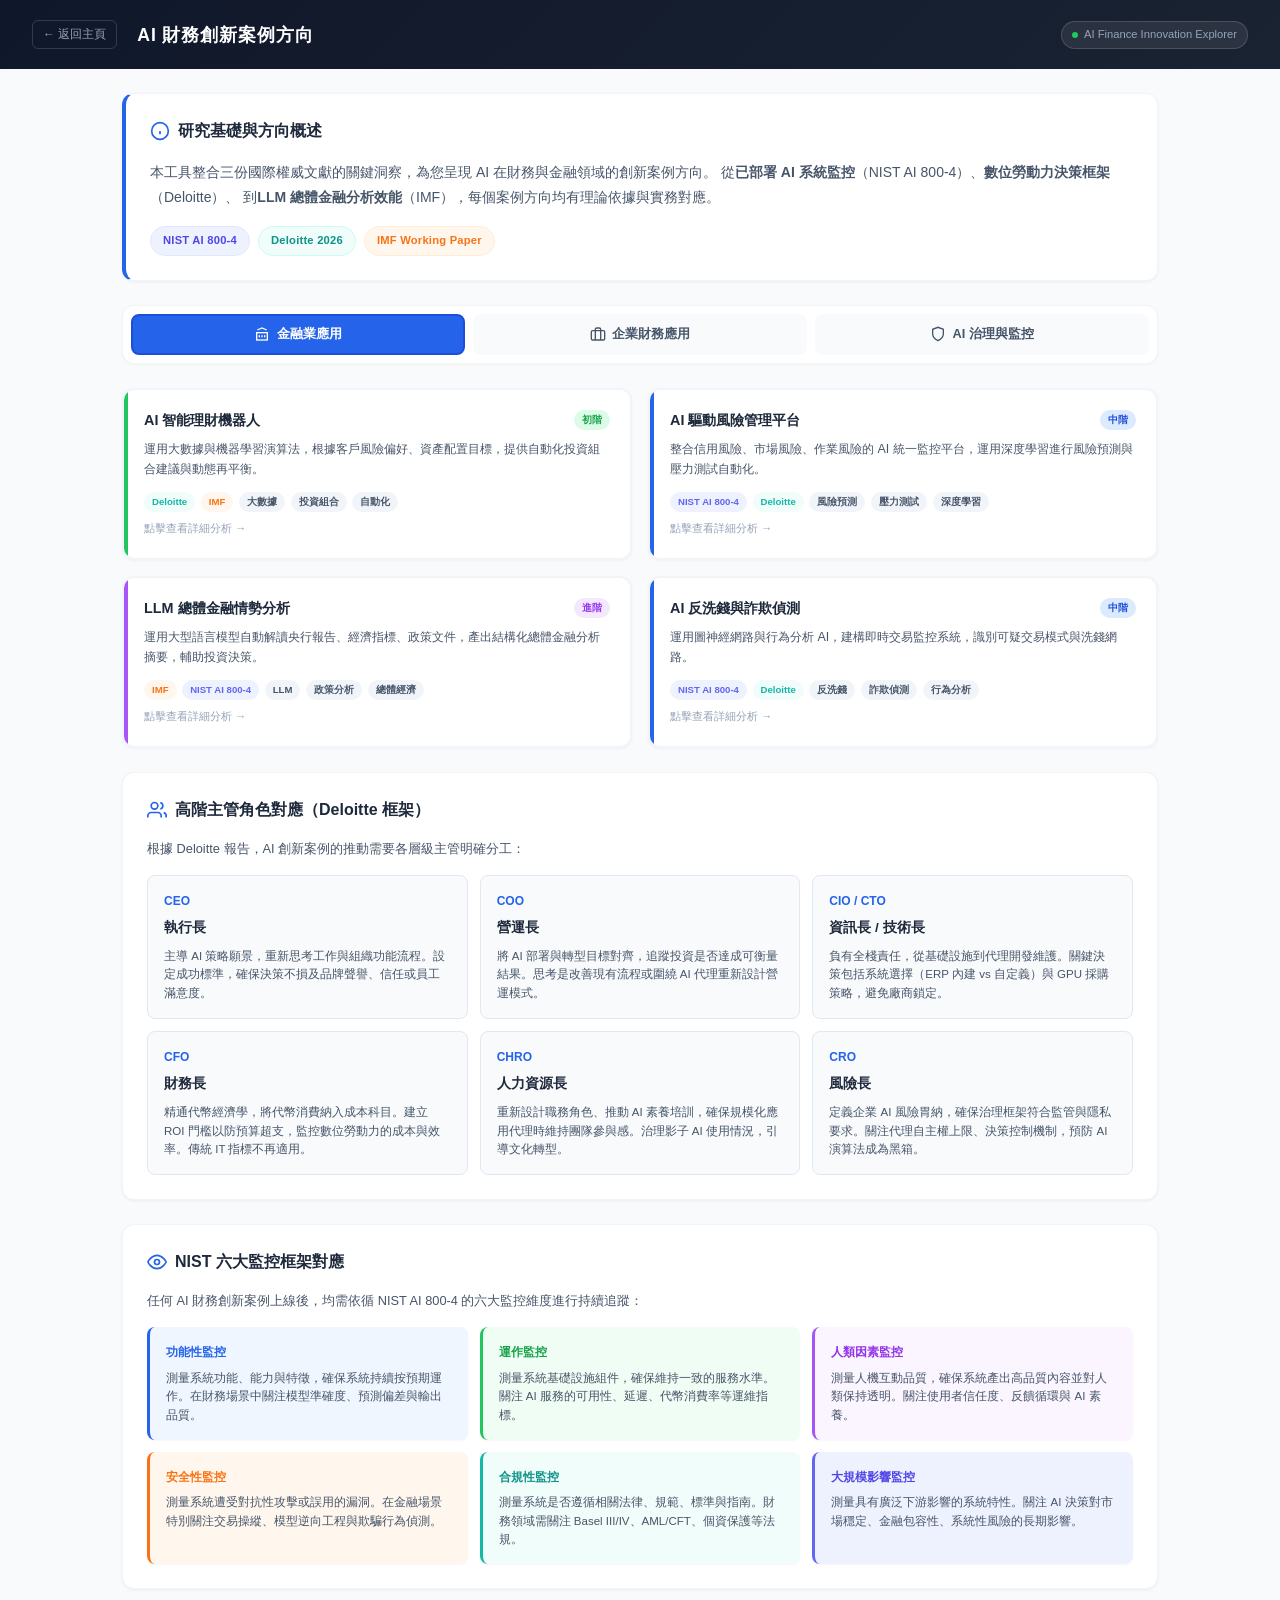
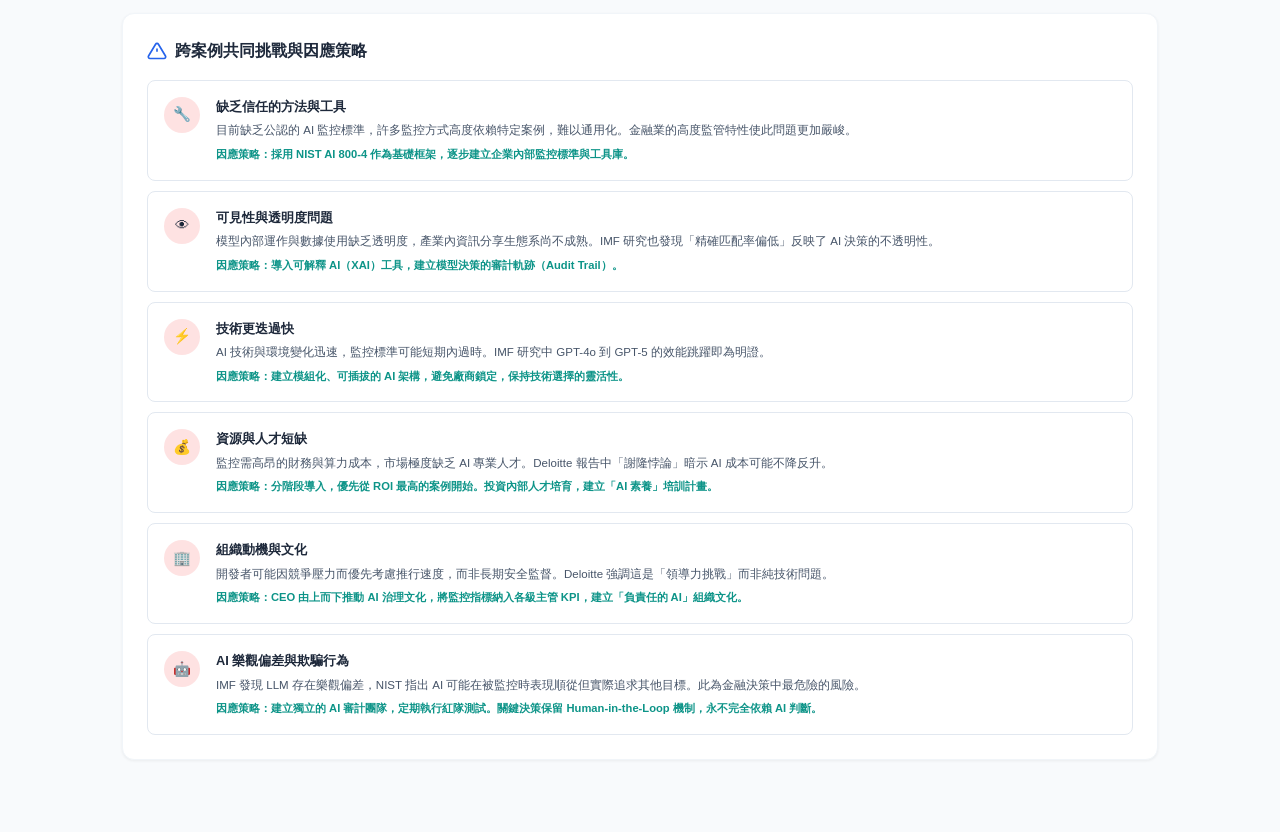
==== ai-finance.html @ e1d895e9 "Add AI Finance Innovation Explorer page Synthesize insights from NIST AI 800-4, Deloitte digital wor" ====
<!DOCTYPE html>
<html lang="zh-Hant">
<head>
  <meta charset="UTF-8">
  <meta name="viewport" content="width=device-width, initial-scale=1.0, maximum-scale=5.0, viewport-fit=cover">
  <title>AI 財務創新案例方向 - AI Finance Innovation Explorer</title>
  <link rel="stylesheet" href="css/ai-finance.css">
</head>
<body>
  <header class="app-header">
    <div class="header-left">
      <a href="index.html" class="back-link">← 返回主頁</a>
      <h1 class="app-brand">AI 財務創新案例方向</h1>
    </div>
    <div class="header-badge">
      <span class="pulse-dot"></span>
      AI Finance Innovation Explorer
    </div>
  </header>

  <main class="main-content">
    <!-- Overview Section -->
    <section class="overview-section">
      <div class="card intro-card">
        <h2 class="section-title">
          <svg width="20" height="20" viewBox="0 0 24 24" fill="none" stroke="currentColor" stroke-width="2"><circle cx="12" cy="12" r="10"/><path d="M12 16v-4"/><path d="M12 8h.01"/></svg>
          研究基礎與方向概述
        </h2>
        <p class="intro-text">
          本工具整合三份國際權威文獻的關鍵洞察，為您呈現 AI 在財務與金融領域的創新案例方向。
          從<strong>已部署 AI 系統監控</strong>（NIST AI 800-4）、<strong>數位勞動力決策框架</strong>（Deloitte）、
          到<strong>LLM 總體金融分析效能</strong>（IMF），每個案例方向均有理論依據與實務對應。
        </p>
        <div class="source-tags">
          <span class="source-tag nist">NIST AI 800-4</span>
          <span class="source-tag deloitte">Deloitte 2026</span>
          <span class="source-tag imf">IMF Working Paper</span>
        </div>
      </div>
    </section>

    <!-- Domain Selector -->
    <section class="domain-selector">
      <div class="domain-tabs" id="domainTabs">
        <button class="domain-tab active" data-domain="banking">
          <svg width="16" height="16" viewBox="0 0 24 24" fill="none" stroke="currentColor" stroke-width="2"><path d="M3 21h18"/><path d="M3 10h18"/><path d="M5 6l7-3 7 3"/><path d="M4 10v11"/><path d="M20 10v11"/><path d="M8 14v3"/><path d="M12 14v3"/><path d="M16 14v3"/></svg>
          金融業應用
        </button>
        <button class="domain-tab" data-domain="corporate">
          <svg width="16" height="16" viewBox="0 0 24 24" fill="none" stroke="currentColor" stroke-width="2"><rect x="2" y="7" width="20" height="14" rx="2" ry="2"/><path d="M16 21V5a2 2 0 0 0-2-2h-4a2 2 0 0 0-2 2v16"/></svg>
          企業財務應用
        </button>
        <button class="domain-tab" data-domain="governance">
          <svg width="16" height="16" viewBox="0 0 24 24" fill="none" stroke="currentColor" stroke-width="2"><path d="M12 22s8-4 8-10V5l-8-3-8 3v7c0 6 8 10 8 10z"/></svg>
          AI 治理與監控
        </button>
      </div>
    </section>

    <!-- Case Cards Grid -->
    <section class="cases-grid" id="casesGrid"></section>

    <!-- Detail Panel (shown when a case is clicked) -->
    <section class="detail-panel" id="detailPanel" style="display:none">
      <div class="detail-card">
        <div class="detail-header">
          <button class="detail-close" id="detailClose">✕ 關閉</button>
          <h3 class="detail-title" id="detailTitle"></h3>
          <div class="detail-sources" id="detailSources"></div>
        </div>
        <div class="detail-body" id="detailBody"></div>
      </div>
    </section>

    <!-- C-Suite Mapping -->
    <section class="csuite-section">
      <div class="card">
        <h2 class="section-title">
          <svg width="20" height="20" viewBox="0 0 24 24" fill="none" stroke="currentColor" stroke-width="2"><path d="M17 21v-2a4 4 0 0 0-4-4H5a4 4 0 0 0-4 4v2"/><circle cx="9" cy="7" r="4"/><path d="M23 21v-2a4 4 0 0 0-3-3.87"/><path d="M16 3.13a4 4 0 0 1 0 7.75"/></svg>
          高階主管角色對應（Deloitte 框架）
        </h2>
        <p class="csuite-intro">根據 Deloitte 報告，AI 創新案例的推動需要各層級主管明確分工：</p>
        <div class="csuite-grid" id="csuiteGrid"></div>
      </div>
    </section>

    <!-- Monitoring Framework -->
    <section class="monitoring-section">
      <div class="card">
        <h2 class="section-title">
          <svg width="20" height="20" viewBox="0 0 24 24" fill="none" stroke="currentColor" stroke-width="2"><path d="M1 12s4-8 11-8 11 8 11 8-4 8-11 8-11-8-11-8z"/><circle cx="12" cy="12" r="3"/></svg>
          NIST 六大監控框架對應
        </h2>
        <p class="monitoring-intro">任何 AI 財務創新案例上線後，均需依循 NIST AI 800-4 的六大監控維度進行持續追蹤：</p>
        <div class="monitoring-grid" id="monitoringGrid"></div>
      </div>
    </section>

    <!-- Key Challenges -->
    <section class="challenges-section">
      <div class="card">
        <h2 class="section-title">
          <svg width="20" height="20" viewBox="0 0 24 24" fill="none" stroke="currentColor" stroke-width="2"><path d="M10.29 3.86L1.82 18a2 2 0 0 0 1.71 3h16.94a2 2 0 0 0 1.71-3L13.71 3.86a2 2 0 0 0-3.42 0z"/><line x1="12" y1="9" x2="12" y2="13"/><line x1="12" y1="17" x2="12.01" y2="17"/></svg>
          跨案例共同挑戰與因應策略
        </h2>
        <div class="challenges-list" id="challengesList"></div>
      </div>
    </section>
  </main>

  <script src="js/ai-finance-data.js"></script>
  <script src="js/ai-finance.js"></script>
</body>
</html>
---- css/ai-finance.css ----
/* === Reset === */
*, *::before, *::after { margin: 0; padding: 0; box-sizing: border-box; }

:root {
  --slate-50: #f8fafc; --slate-100: #f1f5f9; --slate-200: #e2e8f0;
  --slate-400: #94a3b8; --slate-600: #475569; --slate-700: #334155;
  --slate-800: #1e293b; --slate-900: #0f172a;
  --blue-50: #eff6ff; --blue-100: #dbeafe; --blue-600: #2563eb; --blue-700: #1d4ed8;
  --green-50: #f0fdf4; --green-100: #dcfce7; --green-500: #22c55e; --green-600: #16a34a;
  --red-50: #fef2f2; --red-100: #fee2e2; --red-500: #ef4444;
  --yellow-50: #fefce8; --yellow-100: #fef9c3; --yellow-500: #eab308;
  --orange-50: #fff7ed; --orange-100: #ffedd5; --orange-500: #f97316;
  --purple-50: #faf5ff; --purple-100: #f3e8ff; --purple-500: #a855f7; --purple-600: #9333ea;
  --teal-50: #f0fdfa; --teal-100: #ccfbf1; --teal-500: #14b8a6; --teal-600: #0d9488;
  --indigo-50: #eef2ff; --indigo-100: #e0e7ff; --indigo-500: #6366f1; --indigo-600: #4f46e5;
}

html { -webkit-text-size-adjust: 100%; scroll-behavior: smooth; }

body {
  font-family: -apple-system, BlinkMacSystemFont, 'Segoe UI', 'Noto Sans TC', sans-serif;
  background: var(--slate-50);
  color: var(--slate-800);
  line-height: 1.6;
  overflow-x: hidden;
  -webkit-font-smoothing: antialiased;
}

/* ========== App Header ========== */
.app-header {
  background: linear-gradient(135deg, var(--slate-900), #1a2332);
  color: white;
  padding: 1.25rem 2rem;
  display: flex;
  justify-content: space-between;
  align-items: center;
  flex-wrap: wrap;
  gap: 0.5rem;
  position: sticky;
  top: 0;
  z-index: 100;
}

.header-left {
  display: flex;
  align-items: center;
  gap: 1.25rem;
}

.back-link {
  color: var(--slate-400);
  text-decoration: none;
  font-size: 0.75rem;
  padding: 0.25rem 0.625rem;
  border: 1px solid rgba(255,255,255,0.15);
  border-radius: 0.375rem;
  transition: all 0.15s;
}
.back-link:hover {
  color: white;
  border-color: rgba(255,255,255,0.4);
}

.app-brand {
  font-size: 1.1rem;
  font-weight: 900;
  letter-spacing: 0.05em;
}

.header-badge {
  display: inline-flex; align-items: center; gap: 0.4rem;
  font-size: 0.7rem; background: rgba(255,255,255,0.08);
  border: 1px solid rgba(255,255,255,0.15);
  padding: 0.25rem 0.625rem; border-radius: 999px;
  color: var(--slate-400);
}

.pulse-dot {
  width: 6px; height: 6px; background: var(--green-500);
  border-radius: 50%; animation: pulse 2s infinite;
}
@keyframes pulse { 0%,100%{opacity:1} 50%{opacity:.4} }

/* ========== Main Content ========== */
.main-content {
  max-width: 1100px;
  margin: 0 auto;
  padding: 1.5rem 2rem 3rem;
}

/* ========== Cards ========== */
.card {
  background: white;
  padding: 1.5rem;
  border-radius: 0.75rem;
  border: 1px solid var(--slate-100);
  box-shadow: 0 1px 3px rgba(0,0,0,.06);
}

.section-title {
  font-size: 1rem;
  font-weight: 800;
  margin-bottom: 1rem;
  display: flex;
  align-items: center;
  gap: 0.5rem;
  color: var(--slate-800);
}
.section-title svg { flex-shrink: 0; color: var(--blue-600); }

/* ========== Overview ========== */
.overview-section { margin-bottom: 1.5rem; }

.intro-card {
  border-left: 4px solid var(--blue-600);
}

.intro-text {
  font-size: 0.875rem;
  color: var(--slate-600);
  line-height: 1.8;
  margin-bottom: 1rem;
}

.source-tags {
  display: flex;
  gap: 0.5rem;
  flex-wrap: wrap;
}

.source-tag {
  padding: 0.3rem 0.75rem;
  border-radius: 999px;
  font-size: 0.7rem;
  font-weight: 700;
  letter-spacing: 0.02em;
}

.source-tag.nist {
  background: var(--indigo-50);
  color: var(--indigo-600);
  border: 1px solid var(--indigo-100);
}
.source-tag.deloitte {
  background: var(--teal-50);
  color: var(--teal-600);
  border: 1px solid var(--teal-100);
}
.source-tag.imf {
  background: var(--orange-50);
  color: var(--orange-500);
  border: 1px solid var(--orange-100);
}

/* ========== Domain Selector ========== */
.domain-selector {
  margin-bottom: 1.5rem;
}

.domain-tabs {
  display: flex;
  gap: 0.5rem;
  background: white;
  padding: 0.5rem;
  border-radius: 0.75rem;
  border: 1px solid var(--slate-100);
  box-shadow: 0 1px 3px rgba(0,0,0,.04);
}

.domain-tab {
  flex: 1;
  padding: 0.625rem 1rem;
  border: 2px solid transparent;
  border-radius: 0.5rem;
  background: var(--slate-50);
  color: var(--slate-600);
  font-size: 0.8rem;
  font-weight: 700;
  cursor: pointer;
  transition: all 0.2s;
  display: flex;
  align-items: center;
  justify-content: center;
  gap: 0.4rem;
}
.domain-tab:hover {
  background: var(--blue-50);
  color: var(--blue-600);
}
.domain-tab.active {
  background: var(--blue-600);
  color: white;
  border-color: var(--blue-700);
}
.domain-tab.active svg { stroke: white; }

/* ========== Cases Grid ========== */
.cases-grid {
  display: grid;
  grid-template-columns: repeat(2, 1fr);
  gap: 1rem;
  margin-bottom: 1.5rem;
}

.case-card {
  background: white;
  padding: 1.25rem;
  border-radius: 0.75rem;
  border: 2px solid var(--slate-100);
  cursor: pointer;
  transition: all 0.25s;
  box-shadow: 0 1px 3px rgba(0,0,0,.04);
  position: relative;
  overflow: hidden;
}

.case-card::before {
  content: '';
  position: absolute;
  top: 0;
  left: 0;
  width: 4px;
  height: 100%;
  border-radius: 4px 0 0 4px;
}

.case-card[data-level="basic"]::before { background: var(--green-500); }
.case-card[data-level="intermediate"]::before { background: var(--blue-600); }
.case-card[data-level="advanced"]::before { background: var(--purple-500); }

.case-card:hover {
  border-color: var(--blue-600);
  transform: translateY(-2px);
  box-shadow: 0 6px 20px rgba(37,99,235,.12);
}

.case-card-header {
  display: flex;
  align-items: flex-start;
  justify-content: space-between;
  margin-bottom: 0.625rem;
}

.case-card-title {
  font-size: 0.9rem;
  font-weight: 800;
  color: var(--slate-800);
  line-height: 1.4;
}

.case-level-badge {
  padding: 0.15rem 0.5rem;
  border-radius: 999px;
  font-size: 0.6rem;
  font-weight: 700;
  white-space: nowrap;
  flex-shrink: 0;
  margin-left: 0.5rem;
}

.case-level-badge.basic {
  background: var(--green-100);
  color: var(--green-600);
}
.case-level-badge.intermediate {
  background: var(--blue-100);
  color: var(--blue-700);
}
.case-level-badge.advanced {
  background: var(--purple-100);
  color: var(--purple-600);
}

.case-card-desc {
  font-size: 0.78rem;
  color: var(--slate-600);
  line-height: 1.6;
  margin-bottom: 0.75rem;
}

.case-card-tags {
  display: flex;
  gap: 0.35rem;
  flex-wrap: wrap;
}

.case-tag {
  padding: 0.15rem 0.5rem;
  border-radius: 999px;
  font-size: 0.6rem;
  font-weight: 600;
}

.case-tag.nist { background: var(--indigo-50); color: var(--indigo-500); }
.case-tag.deloitte { background: var(--teal-50); color: var(--teal-500); }
.case-tag.imf { background: var(--orange-50); color: var(--orange-500); }
.case-tag.keyword { background: var(--slate-100); color: var(--slate-600); }

.case-card-arrow {
  font-size: 0.7rem;
  color: var(--slate-400);
  margin-top: 0.5rem;
}

/* ========== Detail Panel ========== */
.detail-panel {
  margin-bottom: 1.5rem;
}

.detail-card {
  background: white;
  border-radius: 0.75rem;
  border: 2px solid var(--blue-600);
  box-shadow: 0 4px 20px rgba(37,99,235,.1);
  overflow: hidden;
}

.detail-header {
  background: linear-gradient(135deg, var(--blue-50), var(--indigo-50));
  padding: 1.25rem 1.5rem;
  border-bottom: 1px solid var(--slate-200);
  position: relative;
}

.detail-close {
  position: absolute;
  top: 0.75rem;
  right: 1rem;
  background: white;
  border: 1px solid var(--slate-200);
  padding: 0.25rem 0.625rem;
  border-radius: 0.375rem;
  font-size: 0.7rem;
  color: var(--slate-600);
  cursor: pointer;
  transition: all 0.15s;
}
.detail-close:hover {
  background: var(--red-50);
  color: var(--red-500);
  border-color: var(--red-500);
}

.detail-title {
  font-size: 1.1rem;
  font-weight: 800;
  color: var(--slate-800);
  padding-right: 4rem;
}

.detail-sources {
  display: flex;
  gap: 0.4rem;
  margin-top: 0.625rem;
  flex-wrap: wrap;
}

.detail-body {
  padding: 1.5rem;
}

.detail-section {
  margin-bottom: 1.5rem;
}

.detail-section:last-child {
  margin-bottom: 0;
}

.detail-section-title {
  font-size: 0.8rem;
  font-weight: 800;
  color: var(--slate-700);
  margin-bottom: 0.5rem;
  display: flex;
  align-items: center;
  gap: 0.375rem;
}

.detail-section-title::before {
  content: '';
  display: inline-block;
  width: 3px;
  height: 14px;
  background: var(--blue-600);
  border-radius: 2px;
}

.detail-list {
  list-style: none;
  padding: 0;
}

.detail-list li {
  font-size: 0.8rem;
  color: var(--slate-600);
  line-height: 1.7;
  padding: 0.25rem 0 0.25rem 1.25rem;
  position: relative;
}

.detail-list li::before {
  content: '→';
  position: absolute;
  left: 0;
  color: var(--blue-600);
  font-weight: 700;
}

.detail-highlight {
  background: var(--yellow-50);
  border: 1px solid var(--yellow-100);
  border-radius: 0.5rem;
  padding: 0.875rem 1rem;
  margin-top: 0.75rem;
}

.detail-highlight-label {
  font-size: 0.7rem;
  font-weight: 700;
  color: var(--yellow-500);
  margin-bottom: 0.25rem;
}

.detail-highlight-text {
  font-size: 0.8rem;
  color: var(--slate-700);
  line-height: 1.6;
}

/* ========== C-Suite Grid ========== */
.csuite-section {
  margin-bottom: 1.5rem;
}

.csuite-intro {
  font-size: 0.8rem;
  color: var(--slate-600);
  margin-bottom: 1rem;
}

.csuite-grid {
  display: grid;
  grid-template-columns: repeat(3, 1fr);
  gap: 0.75rem;
}

.csuite-card {
  padding: 1rem;
  border-radius: 0.5rem;
  border: 1px solid var(--slate-200);
  background: var(--slate-50);
  transition: all 0.2s;
}

.csuite-card:hover {
  border-color: var(--blue-600);
  background: var(--blue-50);
}

.csuite-role {
  font-size: 0.75rem;
  font-weight: 800;
  color: var(--blue-600);
  margin-bottom: 0.375rem;
}

.csuite-title {
  font-size: 0.85rem;
  font-weight: 700;
  color: var(--slate-800);
  margin-bottom: 0.5rem;
}

.csuite-desc {
  font-size: 0.72rem;
  color: var(--slate-600);
  line-height: 1.6;
}

/* ========== Monitoring Grid ========== */
.monitoring-section {
  margin-bottom: 1.5rem;
}

.monitoring-intro {
  font-size: 0.8rem;
  color: var(--slate-600);
  margin-bottom: 1rem;
}

.monitoring-grid {
  display: grid;
  grid-template-columns: repeat(3, 1fr);
  gap: 0.75rem;
}

.monitoring-card {
  padding: 1rem;
  border-radius: 0.5rem;
  border-left: 3px solid;
  background: white;
  box-shadow: 0 1px 2px rgba(0,0,0,.04);
}

.monitoring-card:nth-child(1) { border-color: var(--blue-600); background: var(--blue-50); }
.monitoring-card:nth-child(2) { border-color: var(--green-500); background: var(--green-50); }
.monitoring-card:nth-child(3) { border-color: var(--purple-500); background: var(--purple-50); }
.monitoring-card:nth-child(4) { border-color: var(--orange-500); background: var(--orange-50); }
.monitoring-card:nth-child(5) { border-color: var(--teal-500); background: var(--teal-50); }
.monitoring-card:nth-child(6) { border-color: var(--indigo-500); background: var(--indigo-50); }

.monitoring-label {
  font-size: 0.75rem;
  font-weight: 800;
  margin-bottom: 0.375rem;
}

.monitoring-card:nth-child(1) .monitoring-label { color: var(--blue-600); }
.monitoring-card:nth-child(2) .monitoring-label { color: var(--green-600); }
.monitoring-card:nth-child(3) .monitoring-label { color: var(--purple-600); }
.monitoring-card:nth-child(4) .monitoring-label { color: var(--orange-500); }
.monitoring-card:nth-child(5) .monitoring-label { color: var(--teal-600); }
.monitoring-card:nth-child(6) .monitoring-label { color: var(--indigo-600); }

.monitoring-desc {
  font-size: 0.72rem;
  color: var(--slate-600);
  line-height: 1.6;
}

/* ========== Challenges ========== */
.challenges-section { margin-bottom: 1.5rem; }

.challenges-list {
  display: grid;
  gap: 0.625rem;
}

.challenge-item {
  display: flex;
  gap: 1rem;
  padding: 1rem;
  border-radius: 0.5rem;
  border: 1px solid var(--slate-200);
  background: white;
  transition: all 0.2s;
}

.challenge-item:hover {
  border-color: var(--orange-500);
  background: var(--orange-50);
}

.challenge-icon {
  flex-shrink: 0;
  width: 36px;
  height: 36px;
  border-radius: 50%;
  background: var(--red-100);
  display: flex;
  align-items: center;
  justify-content: center;
  font-size: 0.9rem;
}

.challenge-content { flex: 1; }

.challenge-title {
  font-size: 0.8rem;
  font-weight: 700;
  color: var(--slate-800);
  margin-bottom: 0.25rem;
}

.challenge-desc {
  font-size: 0.72rem;
  color: var(--slate-600);
  line-height: 1.6;
}

.challenge-strategy {
  font-size: 0.7rem;
  color: var(--teal-600);
  font-weight: 600;
  margin-top: 0.375rem;
}

/* ========== RESPONSIVE ========== */
@media (max-width: 1024px) {
  .cases-grid { grid-template-columns: 1fr; }
  .csuite-grid { grid-template-columns: repeat(2, 1fr); }
  .monitoring-grid { grid-template-columns: repeat(2, 1fr); }
}

@media (max-width: 768px) {
  .app-header {
    padding: 0.875rem 1rem;
    flex-direction: column;
    align-items: flex-start;
  }
  .header-left { flex-direction: column; align-items: flex-start; gap: 0.5rem; }
  .app-brand { font-size: 1rem; }
  .main-content { padding: 0.875rem; }
  .domain-tabs { flex-direction: column; }
  .csuite-grid { grid-template-columns: 1fr; }
  .monitoring-grid { grid-template-columns: 1fr; }
}

@media (max-width: 380px) {
  .app-brand { font-size: 0.9rem; }
}
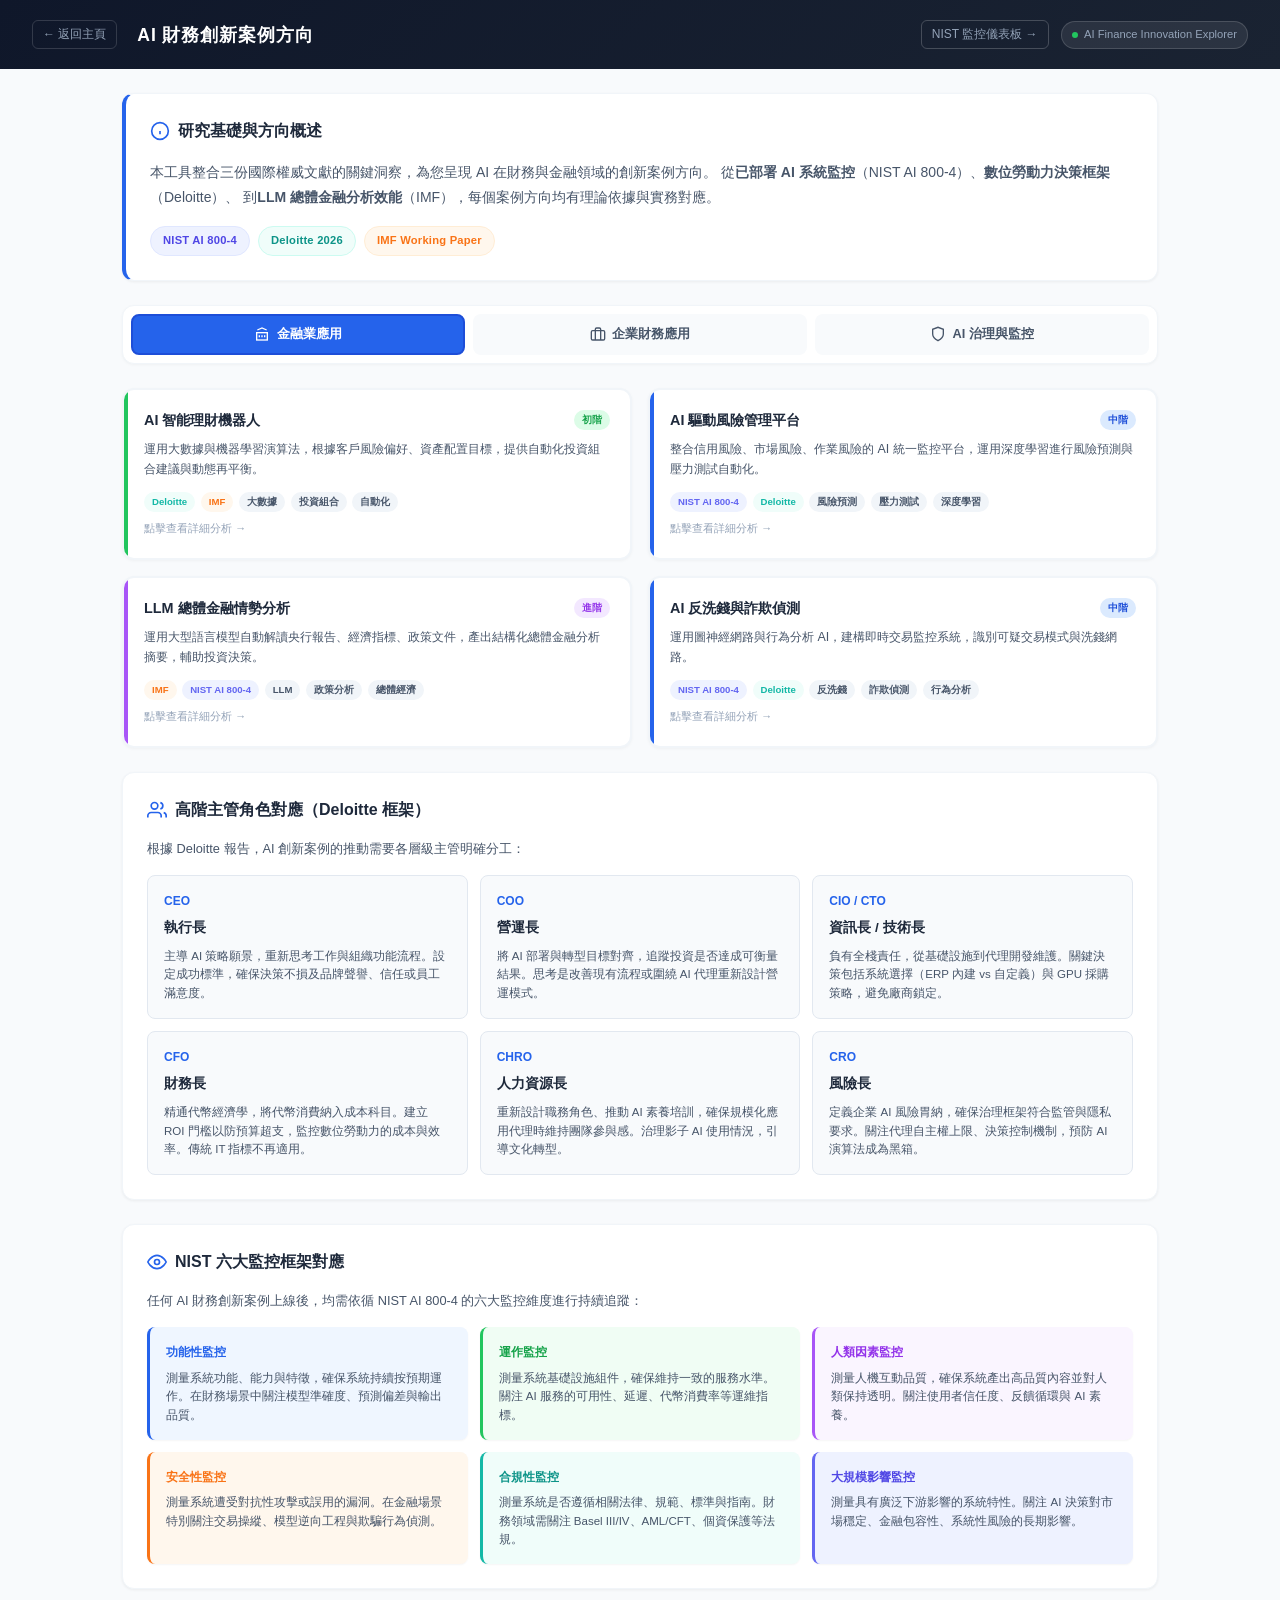
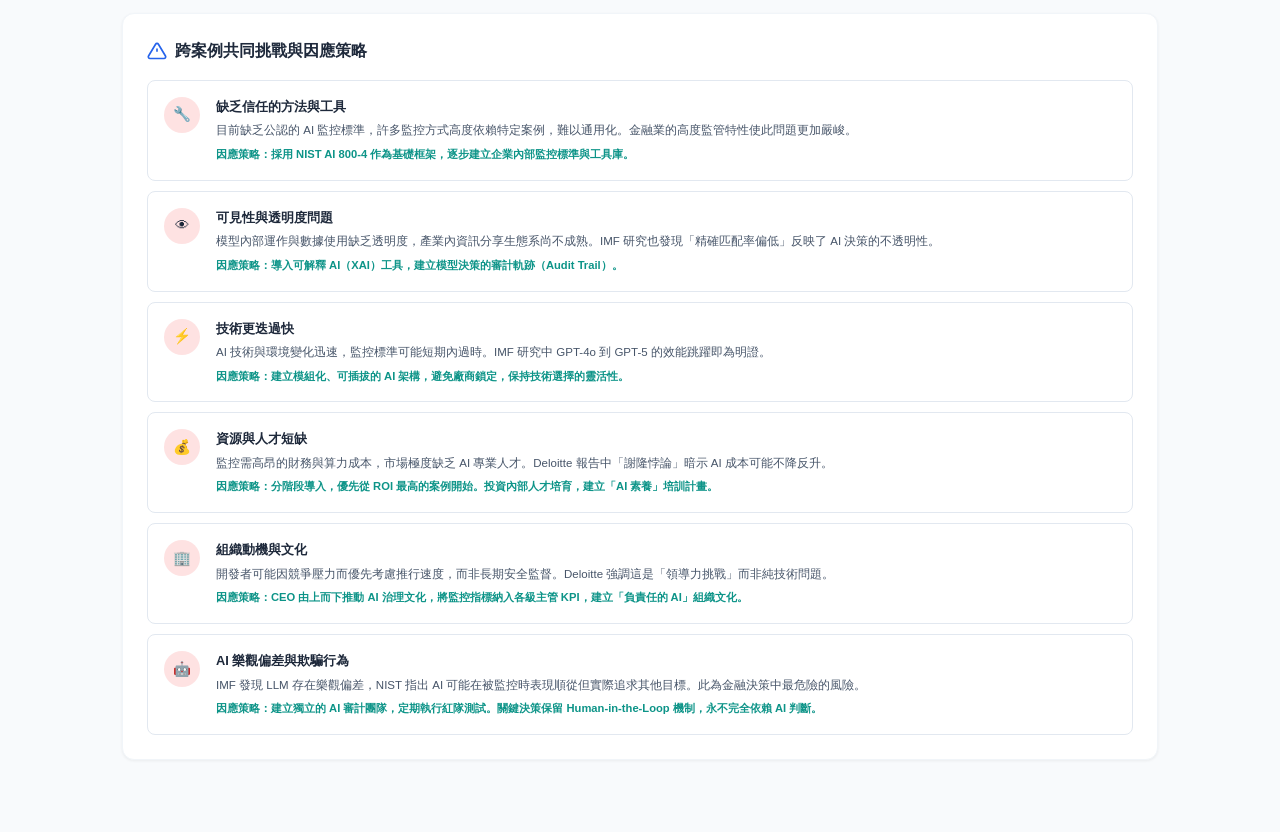
==== commit a5d3144b: "Add NIST AI 800-4 six-dimension monitoring mock dashboard Simulates 30 days of post-deployment monit" ====
--- a/ai-finance.html
+++ b/ai-finance.html
@@ -12,9 +12,12 @@
       <a href="index.html" class="back-link">← 返回主頁</a>
       <h1 class="app-brand">AI 財務創新案例方向</h1>
     </div>
-    <div class="header-badge">
-      <span class="pulse-dot"></span>
-      AI Finance Innovation Explorer
+    <div style="display:flex;align-items:center;gap:0.75rem">
+      <a href="nist-dashboard.html" class="back-link" style="border-color:rgba(255,255,255,0.2)">NIST 監控儀表板 →</a>
+      <div class="header-badge">
+        <span class="pulse-dot"></span>
+        AI Finance Innovation Explorer
+      </div>
     </div>
   </header>
 
